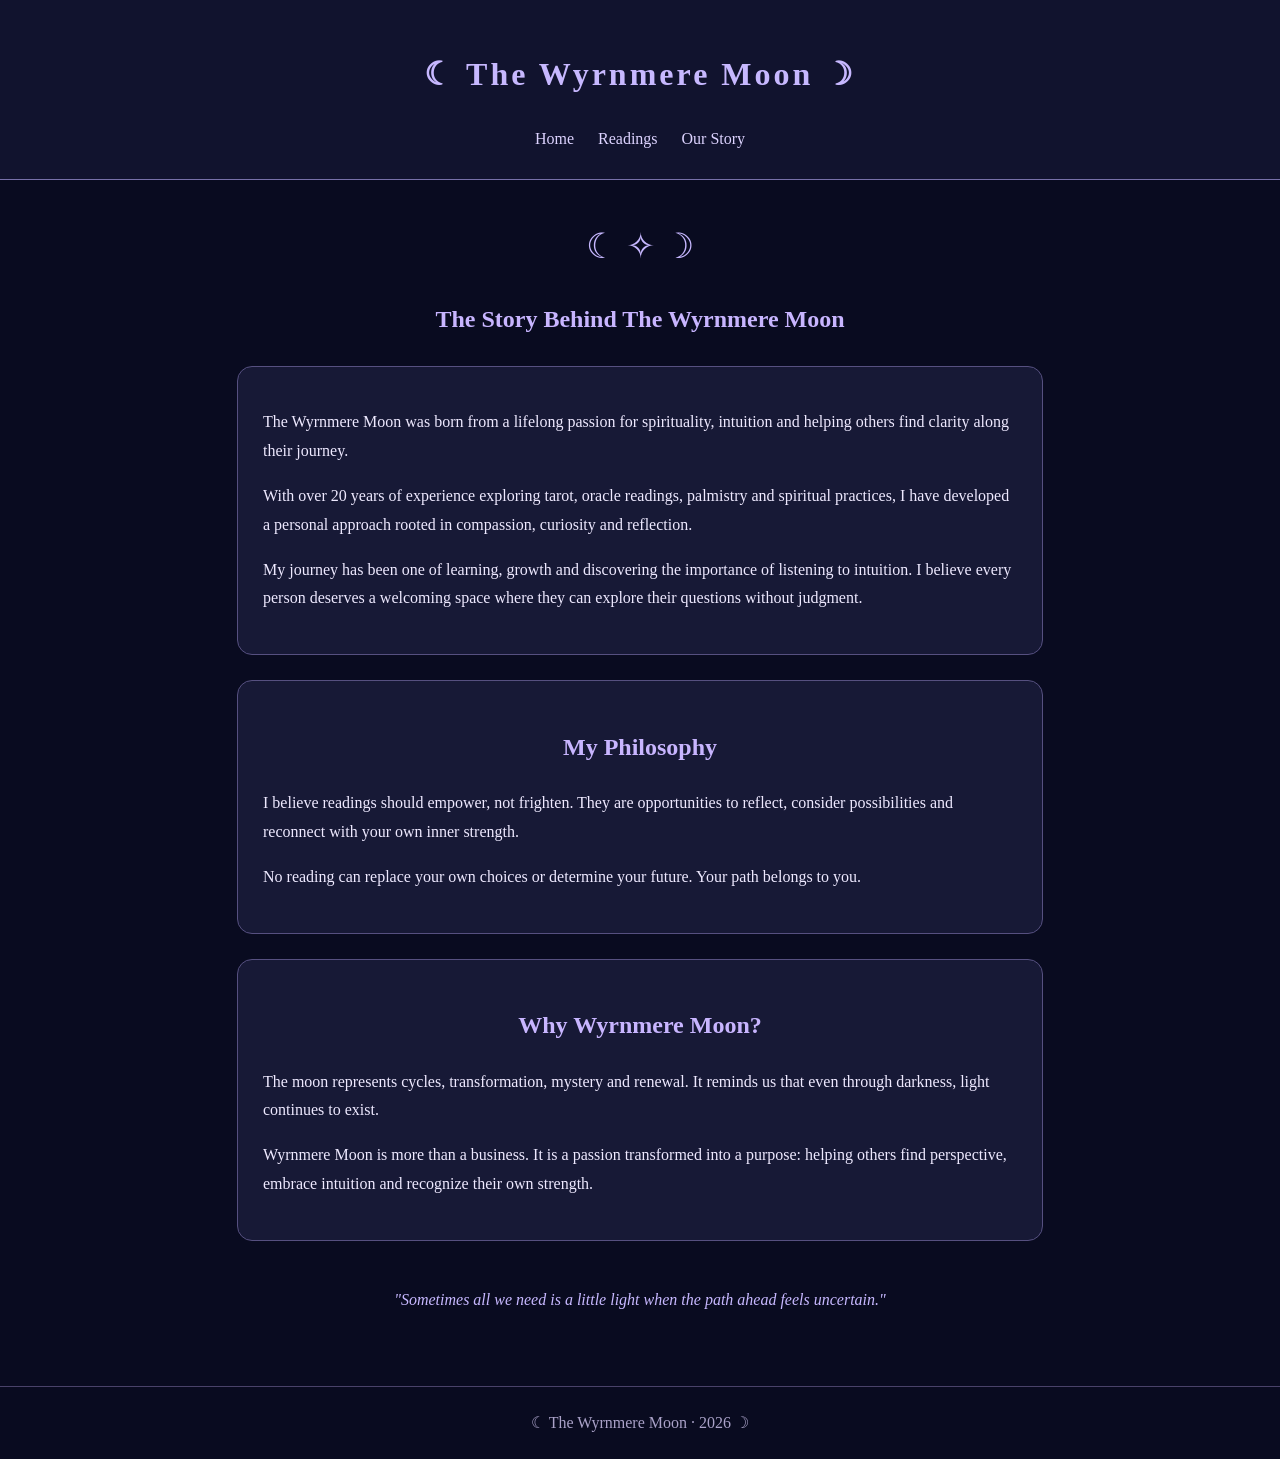
==== about.html @ 4db66563 "Add about.html for The Wyrnmere Moon This file introduces the 'about' page for The Wyrnmere Moon, de" ====
<!DOCTYPE html>
<html lang="en">
<head>
  <meta charset="UTF-8">
  <meta name="viewport" content="width=device-width, initial-scale=1.0">
  <meta name="description" content="Discover the story, passion and spiritual journey behind The Wyrnmere Moon.">
  <title>Our Story | The Wyrnmere Moon</title>
  <style>
    * { box-sizing: border-box; }
    body {
      margin: 0;
      background: #090b20;
      color: #eee9ff;
      font-family: Georgia, serif;
      line-height: 1.8;
    }
    header {
      text-align: center;
      padding: 25px 15px;
      background: #11132e;
      border-bottom: 1px solid #7770a9;
    }
    header h1 { color: #c7b8ff; letter-spacing: 3px; }
    nav a {
      color: #ddd3ff;
      margin: 0 10px;
      text-decoration: none;
    }
    main {
      max-width: 850px;
      margin: auto;
      padding: 35px 22px;
    }
    h2 {
      color: #c8b5ff;
      text-align: center;
    }
    .story {
      background: #171936;
      border: 1px solid #565080;
      border-radius: 15px;
      padding: 25px;
      margin: 25px 0;
    }
    .moon {
      text-align: center;
      font-size: 35px;
      color: #c7b8ff;
    }
    .quote {
      text-align: center;
      color: #c7b8ff;
      font-style: italic;
      padding: 20px;
    }
    footer {
      text-align: center;
      padding: 22px;
      color: #aaa2c8;
      border-top: 1px solid #494269;
    }
  </style>
</head>
<body>
  <header>
    <h1>☾ The Wyrnmere Moon ☽</h1>
    <nav>
      <a href="index.html">Home</a>
      <a href="services.html">Readings</a>
      <a href="about.html">Our Story</a>
    </nav>
  </header>

  <main>
    <div class="moon">☾ ✧ ☽</div>
    <h2>The Story Behind The Wyrnmere Moon</h2>

    <section class="story">
      <p>
        The Wyrnmere Moon was born from a lifelong passion for
        spirituality, intuition and helping others find clarity
        along their journey.
      </p>

      <p>
        With over 20 years of experience exploring tarot,
        oracle readings, palmistry and spiritual practices,
        I have developed a personal approach rooted in
        compassion, curiosity and reflection.
      </p>

      <p>
        My journey has been one of learning, growth and
        discovering the importance of listening to intuition.
        I believe every person deserves a welcoming space
        where they can explore their questions without judgment.
      </p>
    </section>

    <section class="story">
      <h2>My Philosophy</h2>
      <p>
        I believe readings should empower, not frighten.
        They are opportunities to reflect, consider possibilities
        and reconnect with your own inner strength.
      </p>

      <p>
        No reading can replace your own choices or determine
        your future. Your path belongs to you.
      </p>
    </section>

    <section class="story">
      <h2>Why Wyrnmere Moon?</h2>
      <p>
        The moon represents cycles, transformation, mystery
        and renewal. It reminds us that even through darkness,
        light continues to exist.
      </p>

      <p>
        Wyrnmere Moon is more than a business.
        It is a passion transformed into a purpose:
        helping others find perspective, embrace intuition
        and recognize their own strength.
      </p>
    </section>

    <p class="quote">
      "Sometimes all we need is a little light
      when the path ahead feels uncertain."
    </p>
  </main>

  <footer>
    ☾ The Wyrnmere Moon · 2026 ☽
  </footer>
</body>
</html>
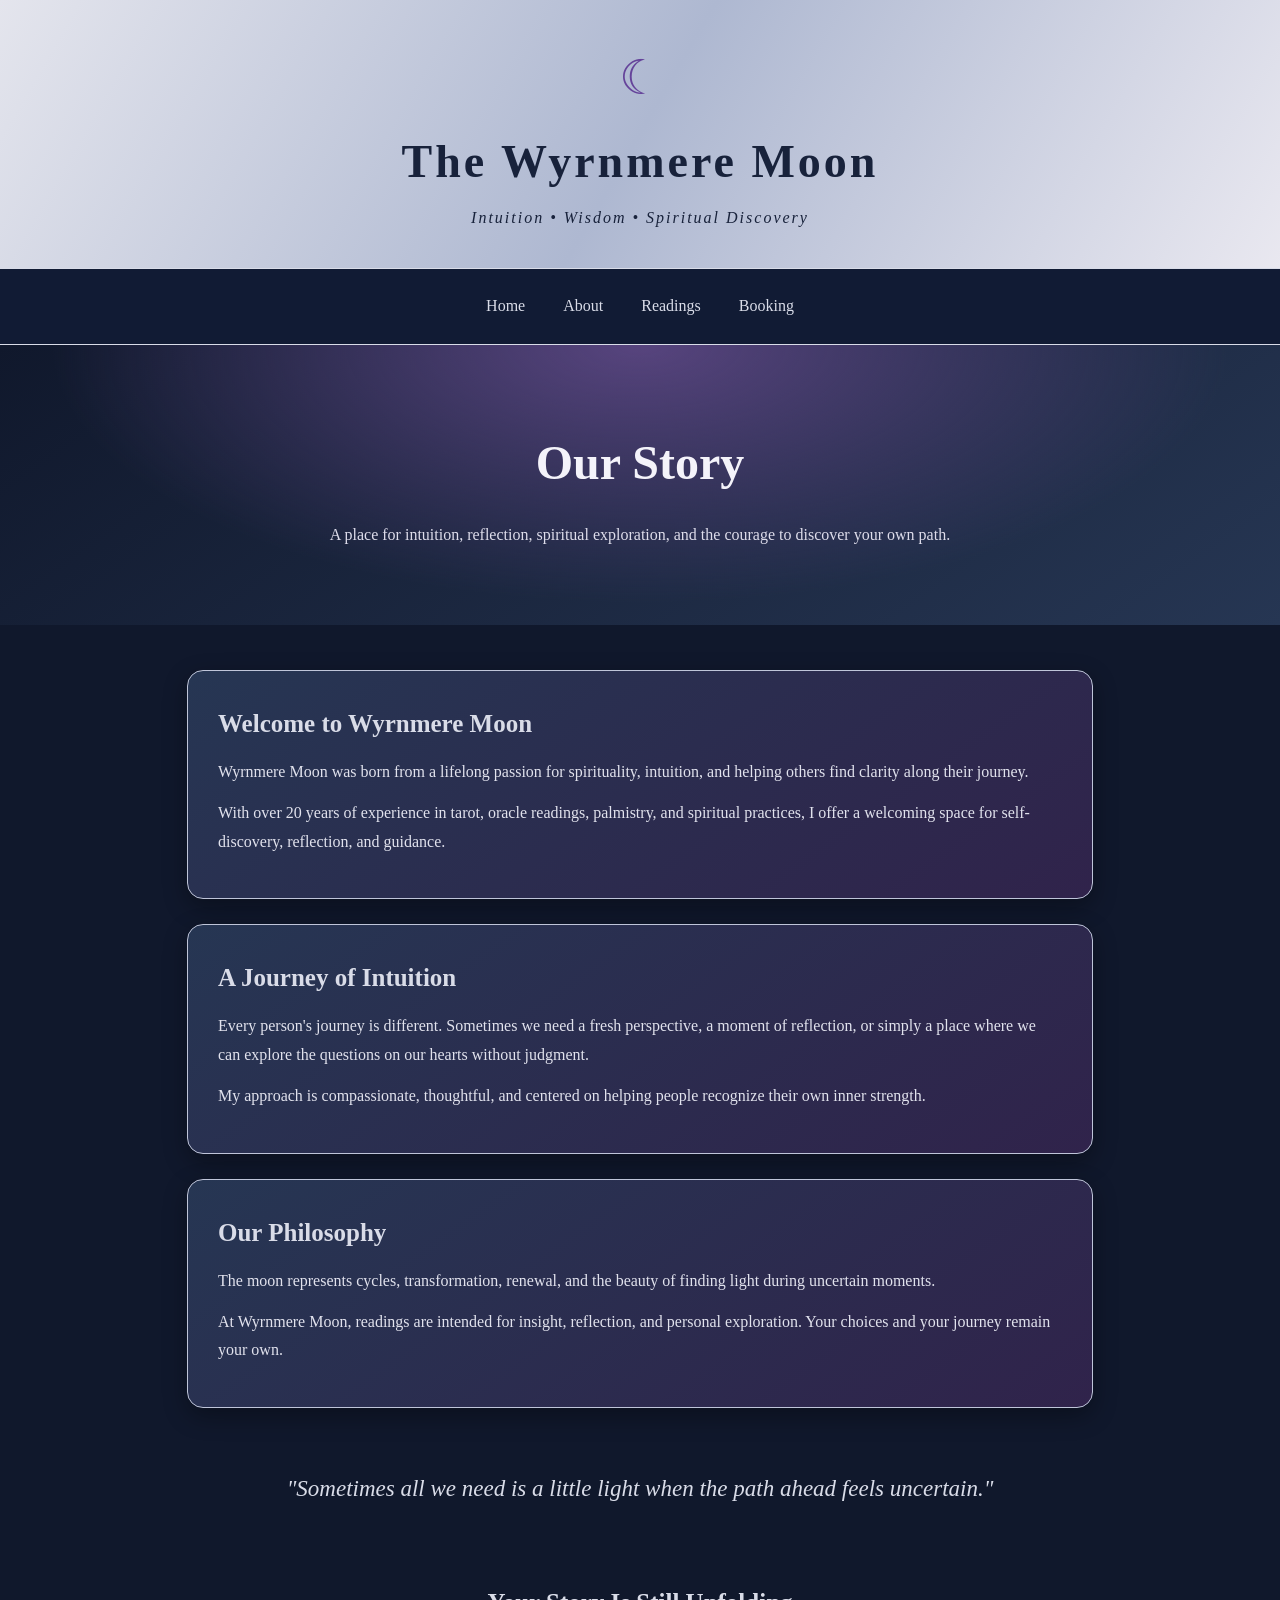
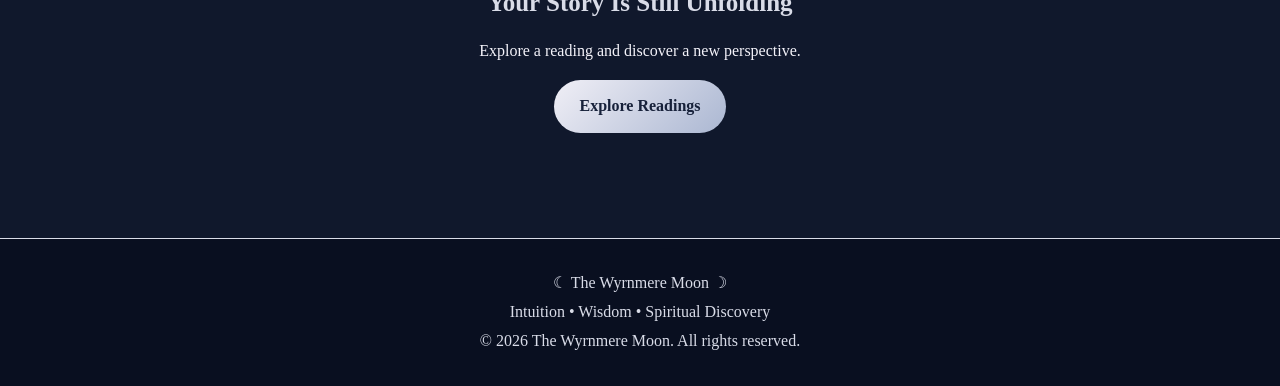
==== commit f3e87ba3: "Revamp About page with new styles and content Updated the structure and styling of the About page, e" ====
--- a/about.html
+++ b/about.html
@@ -2,140 +2,170 @@
 <!DOCTYPE html>
 <html lang="en">
 <head>
-  <meta charset="UTF-8">
-  <meta name="viewport" content="width=device-width, initial-scale=1.0">
-  <meta name="description" content="Discover the story, passion and spiritual journey behind The Wyrnmere Moon.">
-  <title>Our Story | The Wyrnmere Moon</title>
-  <style>
-    * { box-sizing: border-box; }
-    body {
-      margin: 0;
-      background: #090b20;
-      color: #eee9ff;
-      font-family: Georgia, serif;
-      line-height: 1.8;
-    }
-    header {
-      text-align: center;
-      padding: 25px 15px;
-      background: #11132e;
-      border-bottom: 1px solid #7770a9;
-    }
-    header h1 { color: #c7b8ff; letter-spacing: 3px; }
-    nav a {
-      color: #ddd3ff;
-      margin: 0 10px;
-      text-decoration: none;
-    }
-    main {
-      max-width: 850px;
-      margin: auto;
-      padding: 35px 22px;
-    }
-    h2 {
-      color: #c8b5ff;
-      text-align: center;
-    }
-    .story {
-      background: #171936;
-      border: 1px solid #565080;
-      border-radius: 15px;
-      padding: 25px;
-      margin: 25px 0;
-    }
-    .moon {
-      text-align: center;
-      font-size: 35px;
-      color: #c7b8ff;
-    }
-    .quote {
-      text-align: center;
-      color: #c7b8ff;
-      font-style: italic;
-      padding: 20px;
-    }
-    footer {
-      text-align: center;
-      padding: 22px;
-      color: #aaa2c8;
-      border-top: 1px solid #494269;
-    }
-  </style>
+<meta charset="UTF-8">
+<meta name="viewport" content="width=device-width, initial-scale=1.0">
+<meta name="theme-color" content="#10182c">
+<title>About | The Wyrnmere Moon</title>
+<style>
+:root {
+  --silver: #d9dce8;
+  --silver-light: #f4f3fa;
+  --blue: #10182c;
+  --purple: #65439a;
+}
+* { box-sizing: border-box; margin: 0; padding: 0; }
+body {
+  background: var(--blue);
+  color: var(--silver-light);
+  font-family: Georgia, serif;
+  line-height: 1.8;
+}
+header {
+  background: linear-gradient(120deg,#e4e5ed,#aeb8d1,#e9e8f0);
+  color: #18223b;
+  text-align: center;
+  padding: 35px 15px;
+}
+header .moon { font-size: 48px; color: var(--purple); }
+header h1 { font-size: clamp(30px,6vw,46px); letter-spacing: 3px; }
+header p { font-style: italic; letter-spacing: 2px; }
+nav {
+  background: #111b34;
+  border-block: 1px solid var(--silver);
+  display: flex;
+  justify-content: center;
+  flex-wrap: wrap;
+  gap: 10px;
+  padding: 15px;
+}
+nav a {
+  color: var(--silver);
+  text-decoration: none;
+  padding: 8px 14px;
+}
+nav a:hover { background: var(--purple); color: white; border-radius: 20px; }
+.hero {
+  text-align: center;
+  padding: 75px 20px;
+  background: radial-gradient(ellipse at top,#57447e,transparent 65%),
+              linear-gradient(145deg,#10182c,#263653);
+}
+.hero h2 { font-size: clamp(34px,6vw,48px); color: var(--silver-light); }
+.hero p { max-width: 700px; margin: 15px auto 0; color: #deddeb; }
+main { max-width: 950px; margin: auto; padding: 45px 22px 70px; }
+article {
+  background: linear-gradient(145deg,#263653,#30234b);
+  border: 1px solid #bfc5d9;
+  border-radius: 16px;
+  padding: 30px;
+  margin-bottom: 25px;
+  box-shadow: 0 8px 25px #0005;
+}
+h3 { color: var(--silver); font-size: 25px; margin-bottom: 12px; }
+article p { color: #e1e2ed; margin-bottom: 12px; }
+.quote {
+  text-align: center;
+  color: var(--silver);
+  font-style: italic;
+  font-size: 23px;
+  padding: 35px 15px;
+}
+.button {
+  display: inline-block;
+  background: linear-gradient(135deg,#f0eff6,#abb7d2);
+  color: #17213a;
+  text-decoration: none;
+  font-weight: bold;
+  padding: 12px 25px;
+  border-radius: 30px;
+  margin-top: 15px;
+}
+.cta { text-align: center; padding: 35px 15px; }
+footer {
+  background: #090f20;
+  border-top: 1px solid var(--silver);
+  text-align: center;
+  padding: 30px 15px;
+  color: var(--silver);
+}
+</style>
 </head>
 <body>
-  <header>
-    <h1>☾ The Wyrnmere Moon ☽</h1>
-    <nav>
-      <a href="index.html">Home</a>
-      <a href="services.html">Readings</a>
-      <a href="about.html">Our Story</a>
-    </nav>
-  </header>
 
-  <main>
-    <div class="moon">☾ ✧ ☽</div>
-    <h2>The Story Behind The Wyrnmere Moon</h2>
+<header>
+  <div class="moon">☾</div>
+  <h1>The Wyrnmere Moon</h1>
+  <p>Intuition • Wisdom • Spiritual Discovery</p>
+</header>
 
-    <section class="story">
-      <p>
-        The Wyrnmere Moon was born from a lifelong passion for
-        spirituality, intuition and helping others find clarity
-        along their journey.
-      </p>
+<nav>
+  <a href="index.html">Home</a>
+  <a href="about.html">About</a>
+  <a href="services.html">Readings</a>
+  <a href="booking.html">Booking</a>
+</nav>
 
-      <p>
-        With over 20 years of experience exploring tarot,
-        oracle readings, palmistry and spiritual practices,
-        I have developed a personal approach rooted in
-        compassion, curiosity and reflection.
-      </p>
+<div class="hero">
+  <h2>Our Story</h2>
+  <p>A place for intuition, reflection, spiritual exploration, and the courage to discover your own path.</p>
+</div>
 
-      <p>
-        My journey has been one of learning, growth and
-        discovering the importance of listening to intuition.
-        I believe every person deserves a welcoming space
-        where they can explore their questions without judgment.
-      </p>
-    </section>
+<main>
+  <article>
+    <h3>Welcome to Wyrnmere Moon</h3>
+    <p>
+      Wyrnmere Moon was born from a lifelong passion for spirituality,
+      intuition, and helping others find clarity along their journey.
+    </p>
+    <p>
+      With over 20 years of experience in tarot, oracle readings,
+      palmistry, and spiritual practices, I offer a welcoming space
+      for self-discovery, reflection, and guidance.
+    </p>
+  </article>
 
-    <section class="story">
-      <h2>My Philosophy</h2>
-      <p>
-        I believe readings should empower, not frighten.
-        They are opportunities to reflect, consider possibilities
-        and reconnect with your own inner strength.
-      </p>
+  <article>
+    <h3>A Journey of Intuition</h3>
+    <p>
+      Every person's journey is different. Sometimes we need a fresh
+      perspective, a moment of reflection, or simply a place where
+      we can explore the questions on our hearts without judgment.
+    </p>
+    <p>
+      My approach is compassionate, thoughtful, and centered on
+      helping people recognize their own inner strength.
+    </p>
+  </article>
 
-      <p>
-        No reading can replace your own choices or determine
-        your future. Your path belongs to you.
-      </p>
-    </section>
+  <article>
+    <h3>Our Philosophy</h3>
+    <p>
+      The moon represents cycles, transformation, renewal, and
+      the beauty of finding light during uncertain moments.
+    </p>
+    <p>
+      At Wyrnmere Moon, readings are intended for insight,
+      reflection, and personal exploration. Your choices and
+      your journey remain your own.
+    </p>
+  </article>
 
-    <section class="story">
-      <h2>Why Wyrnmere Moon?</h2>
-      <p>
-        The moon represents cycles, transformation, mystery
-        and renewal. It reminds us that even through darkness,
-        light continues to exist.
-      </p>
+  <div class="quote">
+    "Sometimes all we need is a little light when the path ahead feels uncertain."
+  </div>
 
-      <p>
-        Wyrnmere Moon is more than a business.
-        It is a passion transformed into a purpose:
-        helping others find perspective, embrace intuition
-        and recognize their own strength.
-      </p>
-    </section>
+  <div class="cta">
+    <h3>Your Story Is Still Unfolding</h3>
+    <p>Explore a reading and discover a new perspective.</p>
+    <a class="button" href="services.html">Explore Readings</a>
+  </div>
+</main>
 
-    <p class="quote">
-      "Sometimes all we need is a little light
-      when the path ahead feels uncertain."
-    </p>
-  </main>
+<footer>
+  <p>☾ The Wyrnmere Moon ☽</p>
+  <p>Intuition • Wisdom • Spiritual Discovery</p>
+  <p>© 2026 The Wyrnmere Moon. All rights reserved.</p>
+</footer>
 
-  <footer>
-    ☾ The Wyrnmere Moon · 2026 ☽
-  </footer>
 </body>
 </html>
